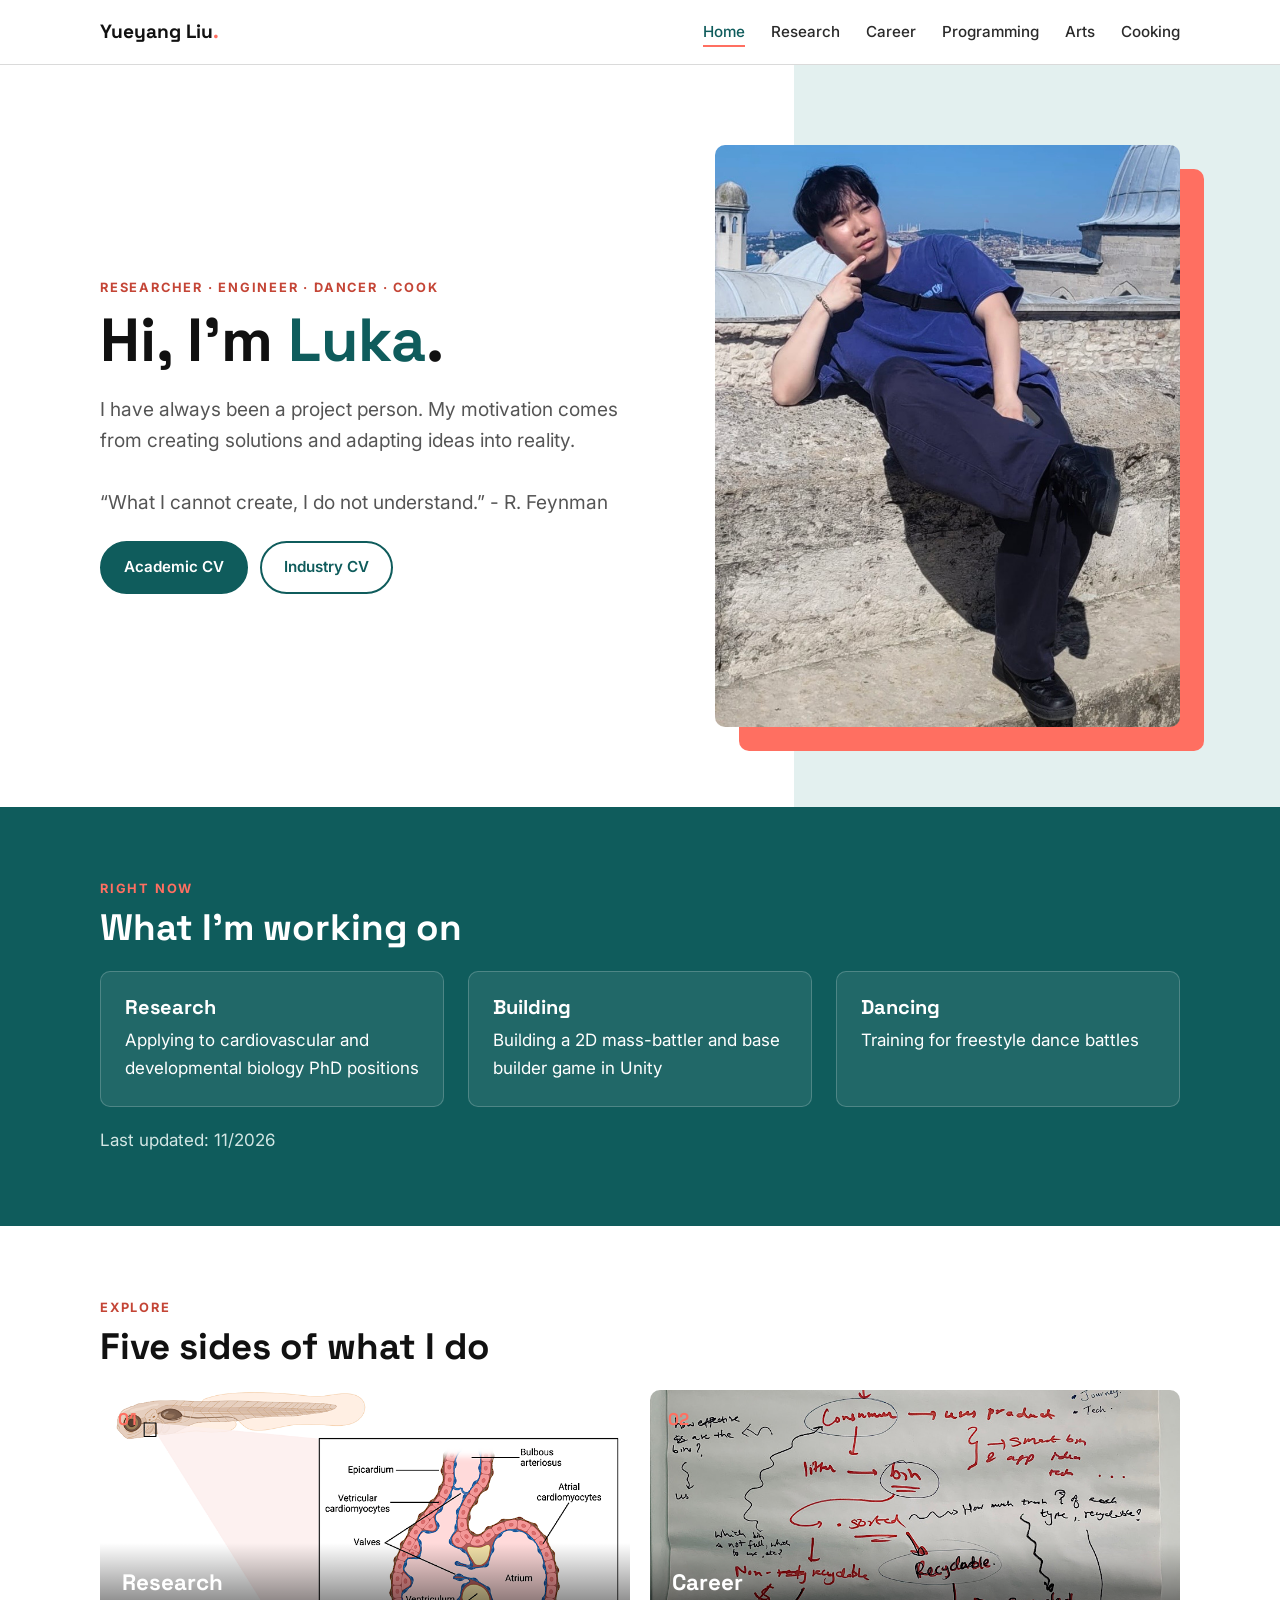
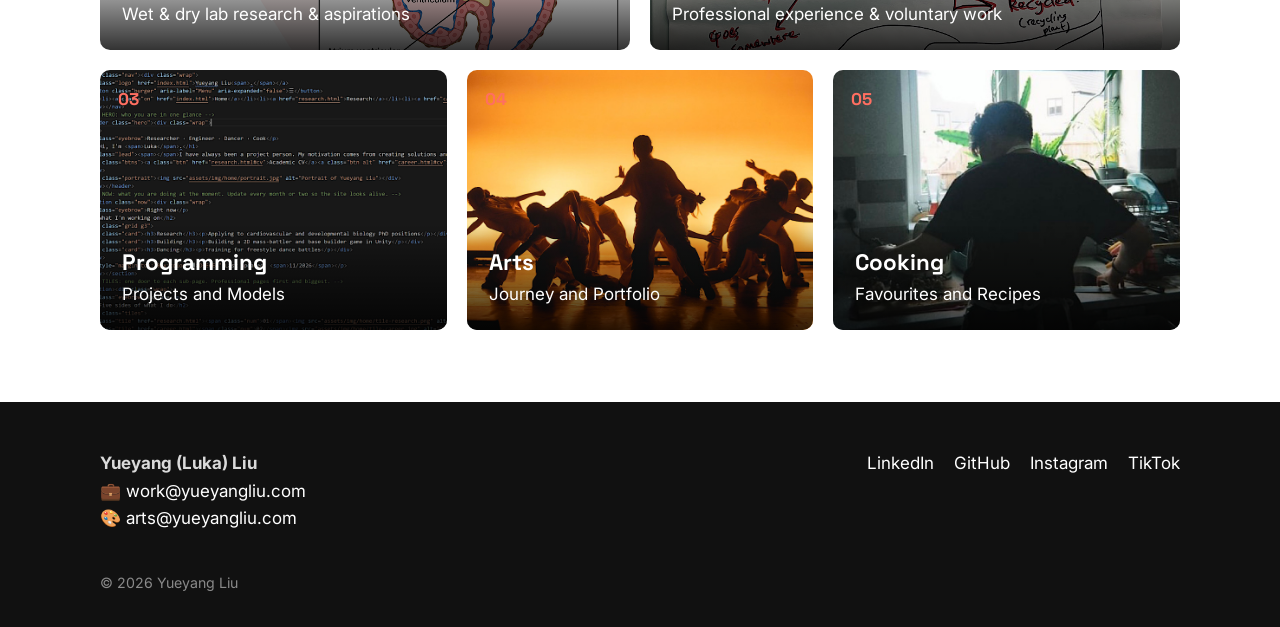
==== index.html @ f2e2b7e1 "Clean start" ====
<!DOCTYPE html>
<html lang="en-GB">
<head>
<meta charset="utf-8">
<meta name="viewport" content="width=device-width,initial-scale=1">
<title>Yueyang (Luka) Liu</title>
<meta name="description" content="Yueyang (Luka) in a nutshell">
<link rel="preconnect" href="https://fonts.googleapis.com"><link rel="preconnect" href="https://fonts.gstatic.com" crossorigin>
<link href="https://fonts.googleapis.com/css2?family=Inter:wght@400;500;600;700&family=Space+Grotesk:wght@500;700&display=swap" rel="stylesheet">
<link rel="stylesheet" href="css/style.css">
</head>
<body class="page-home">
<!-- NAV: the same block is copied on every page. If you add a page, add it to all six. -->
<nav class="nav"><div class="wrap">
<a class="logo" href="index.html">Yueyang Liu<span>.</span></a>
<button class="burger" aria-label="Menu" aria-expanded="false">☰</button>
<ul><li><a class="on" href="index.html">Home</a></li><li><a href="research.html">Research</a></li><li><a href="career.html">Career</a></li><li><a href="programming.html">Programming</a></li><li><a href="arts.html">Arts</a></li><li><a href="cooking.html">Cooking</a></li></ul>
</div></nav>
<!-- HERO: who you are in one glance -->
<header class="hero"><div class="wrap">
<div>
<p class="eyebrow">Researcher · Engineer · Dancer · Cook</p>
<h1>Hi, I'm <span>Luka</span>.</h1>
<p class="lead"><span></span>I have always been a project person. My motivation comes from creating solutions and adapting ideas into reality.<br><br>“What I cannot create, I do not understand.” - R. Feynman</span></p>
<div class="btns"><a class="btn" href="research.html#cv">Academic CV</a><a class="btn alt" href="career.html#cv">Industry CV</a></div>
</div>
<div class="portrait"><img src="assets/img/home/portrait.jpg" alt="Portrait of Yueyang Liu"></div>
</div></header>
<!-- NOW: what you are doing at the moment. Update every month or two so the site looks alive. -->
<section class="now"><div class="wrap">
<p class="eyebrow">Right now</p>
<h2>What I'm working on</h2>
<div class="grid g3">
<div class="card"><h3>Research</h3><p>Applying to cardiovascular and developmental biology PhD positions</p></div>
<div class="card"><h3>Building</h3><p>Building a 2D mass-battler and base builder game in Unity</p></div>
<div class="card"><h3>Dancing</h3><p>Training for freestyle dance battles</p></div>
</div>
<p style="margin-top:20px;color:#D3E6E4">Last updated: <span>11/2026</span></p>
</div></section>
<!-- TILES: one door to each sub-page. Professional pages first and biggest. -->
<section><div class="wrap">
<p class="eyebrow">Explore</p>
<h2>Five sides of what I do</h2>
<div class="tiles">
<a class="tile" href="research.html"><span class="num">01</span><img src="assets/img/home/tile-research.png" alt=""><div class="t"><b>Research</b><span>Wet &amp; dry lab research &amp; aspirations</span></div></a>
<a class="tile" href="career.html"><span class="num">02</span><img src="assets/img/home/tile-career.jpg" alt=""><div class="t"><b>Career</b><span>Professional experience &amp; voluntary work</span></div></a>
<a class="tile" href="programming.html"><span class="num">03</span><img src="assets/img/home/tile-programming.png" alt=""><div class="t"><b>Programming</b><span>Projects and Models</span></div></a>
<a class="tile" href="arts.html"><span class="num">04</span><img src="assets/img/home/tile-dance.jpg" alt=""><div class="t"><b>Arts</b><span>Journey and Portfolio</span></div></a>
<a class="tile" href="cooking.html"><span class="num">05</span><img src="assets/img/home/tile-cooking.jpg" alt=""><div class="t"><b>Cooking</b><span>Favourites and Recipes</span></div></a>
</div>
</div></section>
<footer><div class="wrap">
<div><b>Yueyang (Luka) Liu</b><br><a href="mailto:work@yueyangliu.com">💼 work@yueyangliu.com</a><br><a href="mailto:arts@yueyangliu.com">🎨 arts@yueyangliu.com</a></div>
<ul><li><a href="TODO">LinkedIn</a></li><li><a href="TODO">GitHub</a></li><li><a href="TODO">Instagram</a></li><li><a href="TODO">TikTok</a></li></ul>
<small>© <span class="year"></span> Yueyang Liu</small>
</div></footer>
<script src="js/main.js"></script>
</body>
</html>
---- css/style.css ----
/* ===== COLOURS AND FONTS — change the whole site from here ===== */
:root{--a:#0F5C5C;--a-dark:#0A4040;--a-soft:#E3F0EF;--b:#FF6F61;--b-dark:#C44536;--b-soft:#FFEDEA;--ink:#111111;--g8:#2A2A2A;--g6:#555555;--g4:#8A8A8A;--g2:#DADADA;--g1:#F4F4F4;--white:#FFFFFF;--font:"Inter",system-ui,-apple-system,"Segoe UI",sans-serif;--head:"Space Grotesk","Inter",system-ui,sans-serif;--max:1120px;--r:10px}
/* ===== BASE ===== */
*{box-sizing:border-box;margin:0;padding:0}
html{scroll-behavior:smooth}
body{font-family:var(--font);color:var(--ink);background:var(--white);line-height:1.6;font-size:17px}
img{max-width:100%;display:block}
a{color:var(--a);text-decoration:none}
a:hover{text-decoration:underline}
h1,h2,h3,h4{font-family:var(--head);line-height:1.15;font-weight:700}
h1{font-size:clamp(2.2rem,5vw,3.8rem)}
h2{font-size:clamp(1.6rem,3vw,2.3rem);margin-bottom:.6em}
h3{font-size:1.25rem;margin-bottom:.4em}
p+p{margin-top:.8em}
ul{padding-left:1.2em}
.wrap{max-width:var(--max);margin:0 auto;padding:0 20px}
section{padding:72px 0}
.eyebrow{font-size:.8rem;font-weight:700;letter-spacing:.14em;text-transform:uppercase;color:var(--b-dark);margin-bottom:.6em}
.muted{color:var(--g6)}
.grid{display:grid;gap:24px}
.g2{grid-template-columns:repeat(auto-fit,minmax(300px,1fr))}
.g3{grid-template-columns:repeat(auto-fit,minmax(260px,1fr))}
.g4{grid-template-columns:repeat(auto-fit,minmax(200px,1fr))}
/* Placeholder text: dashed yellow box so you can see what is still to fill. Delete class="ph" once filled. */
.ph{background:var(--b-soft);color:var(--ink)!important;outline:1px dashed var(--b);border-radius:4px;padding:0 4px}
/* ===== NAV ===== */
.nav{position:sticky;top:0;z-index:50;background:rgba(255,255,255,.95);backdrop-filter:blur(6px);border-bottom:1px solid var(--g2)}
.nav .wrap{display:flex;align-items:center;justify-content:space-between;height:64px}
.logo{font-family:var(--head);font-weight:700;font-size:1.2rem;color:var(--ink)}
.logo span{color:var(--b)}
.nav ul{display:flex;gap:26px;list-style:none;padding:0}
.nav ul a{color:var(--g8);font-weight:500;font-size:.95rem}
.nav ul a.on{color:var(--a);border-bottom:2px solid var(--b);padding-bottom:4px}
.burger{display:none;background:none;border:0;font-size:1.6rem;cursor:pointer;color:var(--ink)}
@media(max-width:820px){.burger{display:block}.nav ul{display:none;position:absolute;top:64px;left:0;right:0;flex-direction:column;gap:0;background:var(--white);border-bottom:1px solid var(--g2)}.nav ul.open{display:flex}.nav ul li a{display:block;padding:14px 20px}}
/* ===== BUTTONS, CARDS, CHIPS ===== */
.btn{display:inline-block;padding:12px 22px;border-radius:999px;font-weight:600;font-size:.95rem;border:2px solid var(--a);background:var(--a);color:var(--white)}
.btn:hover{background:var(--a-dark);border-color:var(--a-dark);text-decoration:none}
.btn.alt{background:transparent;color:var(--a)}
.btn.amber{color:var(--ink);background:var(--b);border-color:var(--b);color:var(--ink)}
.btns{display:flex;flex-wrap:wrap;gap:12px;margin-top:24px}
.card{background:var(--white);border:1px solid var(--g2);border-radius:var(--r);padding:24px}
.chips{display:flex;flex-wrap:wrap;gap:10px;list-style:none;padding:0}
.chips li{padding:6px 14px;border-radius:999px;background:var(--a-soft);color:var(--a-dark);font-size:.9rem;font-weight:500}
.tag{display:inline-block;font-size:.75rem;font-weight:700;letter-spacing:.08em;text-transform:uppercase;color:var(--a);margin-bottom:6px}
/* Collapsible notes (used for "other projects", recipes) */
details{border:1px solid var(--g2);border-radius:var(--r);padding:16px 20px;background:var(--white)}
details+details{margin-top:12px}
summary{cursor:pointer;font-weight:600;font-family:var(--head);font-size:1.05rem;list-style:none}
summary::-webkit-details-marker{display:none}
summary::after{content:"+";float:right;color:var(--b-dark);font-size:1.3rem;line-height:1}
details[open] summary::after{content:"–"}
details[open] summary{margin-bottom:12px}
/* ===== FOOTER ===== */
footer{background:var(--ink);color:var(--g2);padding:48px 0 32px}
footer .wrap{display:flex;flex-wrap:wrap;justify-content:space-between;gap:24px}
footer a{color:var(--white)}
footer ul{list-style:none;padding:0;display:flex;gap:20px;flex-wrap:wrap}
footer small{display:block;width:100%;color:var(--g4);margin-top:16px}
/* ===== HOME ===== */
.hero{padding:80px 0;background:linear-gradient(90deg,var(--white) 62%,var(--a-soft) 62%)}
.hero .wrap{display:grid;grid-template-columns:1.2fr 1fr;gap:56px;align-items:center}
.hero h1 span{color:var(--a)}
.hero .lead{font-size:1.2rem;color:var(--g6);margin-top:18px;max-width:34em}
.portrait{position:relative}
.portrait img{border-radius:var(--r);position:relative;z-index:1;aspect-ratio:4/5;object-fit:cover;width:100%}
.portrait::before{content:"";position:absolute;inset:24px -24px -24px 24px;background:var(--b);border-radius:var(--r)}
@media(max-width:820px){.hero{background:var(--white)}.hero .wrap{grid-template-columns:1fr}.portrait{max-width:320px;margin-right:24px}}
.tiles{display:grid;grid-template-columns:repeat(6,1fr);gap:20px}
.tile{grid-column:span 2;position:relative;border-radius:var(--r);overflow:hidden;color:var(--white);min-height:260px;display:flex;align-items:flex-end}
.tile:nth-child(1),.tile:nth-child(2){grid-column:span 3}
.tile img{position:absolute;inset:0;width:100%;height:100%;object-fit:cover;transition:transform .4s}
.tile:hover img{transform:scale(1.05)}
.tile:hover{text-decoration:none}
.tile .t{position:relative;padding:22px;width:100%;background:linear-gradient(transparent,rgba(0,0,0,.8))}
.tile .t b{display:block;font-family:var(--head);font-size:1.4rem}
.tile .num{position:absolute;top:16px;left:18px;z-index:1;font-family:var(--head);font-weight:700;color:var(--b)}
@media(max-width:820px){.tiles{grid-template-columns:1fr}.tile,.tile:nth-child(1),.tile:nth-child(2){grid-column:span 1}}
.now{background:var(--a);color:var(--white)}
.now h2{color:var(--white)}
.now .card{background:rgba(255,255,255,.08);border-color:rgba(255,255,255,.2);color:var(--white)}
.now .eyebrow{color:var(--b)}
/* ===== PAGE HEADER (all sub-pages) ===== */
.phead{padding:72px 0 56px;background:var(--a);color:var(--white)}
.phead h1{color:var(--white)}
.phead p{color:#D3E6E4;max-width:42em;margin-top:14px;font-size:1.1rem}
.phead .eyebrow{color:var(--b)}
/* ===== RESEARCH — clean, two columns, side menu ===== */
.page-research .layout{display:grid;grid-template-columns:220px 1fr;gap:56px;padding:56px 20px}
.side{position:sticky;top:96px;align-self:start}
.side a{display:block;padding:8px 0 8px 14px;border-left:2px solid var(--g2);color:var(--g6);font-size:.95rem}
.side a:hover{border-color:var(--b);color:var(--ink);text-decoration:none}
.page-research .block{padding:0 0 56px;border-bottom:1px solid var(--g2);margin-bottom:56px}
.page-research .block:last-child{border:0}
.degree{display:flex;justify-content:space-between;flex-wrap:wrap;gap:8px;margin-bottom:14px}
.degree .when{color:var(--g6);font-weight:500}
.figure img{border-radius:var(--r);border:1px solid var(--g2);margin-top:20px}
.figure figcaption{font-size:.9rem;color:var(--g6);margin-top:8px}
.facts{display:grid;grid-template-columns:auto 1fr;gap:6px 20px;margin:14px 0;font-size:.95rem}
.facts dt{color:var(--g6)}
@media(max-width:820px){.page-research .layout{grid-template-columns:1fr}.side{display:none}}
/* ===== INDUSTRY — timeline ===== */
.timeline{position:relative;padding-left:32px}
.timeline::before{content:"";position:absolute;left:7px;top:6px;bottom:6px;width:2px;background:var(--g2)}
.titem{position:relative;padding-bottom:36px}
.titem::before{content:"";position:absolute;left:-32px;top:6px;width:16px;height:16px;border-radius:50%;background:var(--white);border:3px solid var(--a)}
.titem .when{font-size:.85rem;font-weight:700;color:var(--b-dark);letter-spacing:.06em;text-transform:uppercase}
.work .card h3{color:var(--a)}
.work .card .icon{width:44px;height:44px;border-radius:10px;background:var(--b-soft);display:grid;place-items:center;font-size:1.3rem;margin-bottom:14px}
.cvband{background:var(--g1);text-align:center}
/* ===== PROGRAMMING — dark header, project showcase ===== */
.page-programming .phead{background:var(--ink)}
.page-programming .phead h1{font-family:"JetBrains Mono",ui-monospace,monospace;font-size:clamp(2rem,4.5vw,3.2rem)}
.page-programming .phead h1::after{content:"_";color:var(--b);animation:blink 1s steps(1) infinite}
@keyframes blink{50%{opacity:0}}
.project{display:grid;grid-template-columns:1.1fr 1fr;gap:48px;align-items:start}
.project img{border-radius:var(--r);border:1px solid var(--g2)}
@media(max-width:820px){.project{grid-template-columns:1fr}}
.bar{margin:14px 0}
.bar .lab{display:flex;justify-content:space-between;font-size:.9rem;font-weight:500}
.bar .track{height:10px;border-radius:999px;background:var(--g1);overflow:hidden;margin-top:6px}
.bar .fill{height:100%;background:var(--a);border-radius:999px}
.bar.total .fill{background:var(--b)}
.twocol{display:grid;grid-template-columns:1fr 1fr;gap:24px}
@media(max-width:820px){.twocol{grid-template-columns:1fr}}
.check li{list-style:none;padding:8px 0 8px 28px;position:relative;border-bottom:1px solid var(--g2)}
.check li::before{content:"→";position:absolute;left:0;color:var(--b-dark);font-weight:700}
.sims figure img{border-radius:var(--r);background:var(--ink);aspect-ratio:1;object-fit:cover;width:100%}
.sims figcaption{margin-top:10px}
.gallery{display:grid;grid-template-columns:repeat(auto-fill,minmax(150px,1fr));gap:14px}
.gallery img{border-radius:8px;aspect-ratio:1;object-fit:cover;width:100%;cursor:zoom-in;image-rendering:pixelated;background:var(--g1)}
.page-programming .alt-bg{background:var(--g1)}
/* ===== DANCE — black stage, amber spotlight, big media ===== */
.page-dance{background:var(--ink);color:var(--g2)}
.page-dance .nav{background:rgba(17,17,17,.92);border-color:#2a2a2a}
.page-dance .logo,.page-dance .nav ul a{color:var(--white)}
.page-dance .nav ul a.on{color:var(--b)}
.page-dance .burger{color:var(--white)}
@media(max-width:820px){.page-dance .nav ul{background:var(--ink);border-color:#2a2a2a}}
.page-dance h1,.page-dance h2,.page-dance h3{color:var(--white);text-transform:uppercase;letter-spacing:.02em}
.stage{position:relative;min-height:78vh;display:flex;align-items:flex-end;overflow:hidden}
.stage img,.stage video{position:absolute;inset:0;width:100%;height:100%;object-fit:cover;opacity:.55}
.stage .wrap{position:relative;padding-bottom:64px;width:100%}
.stage h1{font-size:clamp(2.8rem,8vw,6.5rem);line-height:.95}
.stage h1 span{color:var(--b)}
.stage p{max-width:36em;margin-top:16px;font-size:1.15rem}
.page-dance .eyebrow{color:var(--b)}
.page-dance .card{background:#1B1B1B;border-color:#2E2E2E;color:var(--g2)}
.page-dance .muted{color:var(--g4)}
.page-dance a{color:var(--b)}
.page-dance .chips li{background:#222;color:var(--white);border:1px solid #3a3a3a}
.reels{display:grid;grid-template-columns:repeat(auto-fill,minmax(220px,1fr));gap:18px}
.reel{aspect-ratio:9/16;border-radius:var(--r);overflow:hidden;position:relative;background:#1B1B1B;border:1px solid #2E2E2E;display:flex;align-items:flex-end}
.reel img{position:absolute;inset:0;width:100%;height:100%;object-fit:cover}
.reel .t{position:relative;padding:14px;width:100%;background:linear-gradient(transparent,rgba(0,0,0,.85));color:var(--white);font-weight:600}
.reel .play{position:absolute;top:50%;left:50%;transform:translate(-50%,-50%);width:56px;height:56px;border-radius:50%;background:var(--b);color:var(--ink);display:grid;place-items:center;font-size:1.3rem}
.soon{border:2px dashed #3a3a3a;border-radius:var(--r);padding:40px;text-align:center}
.perf{display:grid;grid-template-columns:repeat(auto-fit,minmax(280px,1fr));gap:24px}
.perf .card img{border-radius:6px;aspect-ratio:3/4;object-fit:cover;width:100%;margin-bottom:16px}
table.results{width:100%;border-collapse:collapse;font-size:.95rem}
.results th,.results td{text-align:left;padding:12px 10px;border-bottom:1px solid #2E2E2E}
.results th{color:var(--b);font-size:.8rem;letter-spacing:.1em;text-transform:uppercase}
.place{font-family:var(--head);font-weight:700;color:var(--b)}
.page-dance footer{border-top:1px solid #2a2a2a}
/* ===== COOKING — menu and recipe book, serif, relaxed ===== */
.page-cooking{background:#FAFAF8}
.page-cooking h1,.page-cooking h2,.page-cooking h3,.page-cooking summary{font-family:"Playfair Display",Georgia,serif}
.page-cooking .phead{background:var(--b);color:var(--ink);text-align:center}
.page-cooking .phead h1{color:var(--ink);font-style:italic}
.page-cooking .phead p{color:var(--g8);margin:14px auto 0}
.page-cooking .phead .eyebrow{color:var(--a-dark)}
.menu{max-width:760px;margin:0 auto;background:var(--white);border:1px solid var(--g2);padding:48px clamp(20px,5vw,64px);box-shadow:0 10px 30px rgba(0,0,0,.06)}
.menu h2{text-align:center;font-style:italic}
.course{margin-top:32px}
.course h3{text-align:center;font-size:.85rem;font-family:var(--font)!important;letter-spacing:.25em;text-transform:uppercase;color:var(--a);margin-bottom:16px}
.dish{display:flex;align-items:baseline;gap:8px;margin:12px 0}
.dish b{font-family:"Playfair Display",Georgia,serif;font-size:1.15rem;font-weight:600}
.dish .dots{flex:1;border-bottom:2px dotted var(--g4);transform:translateY(-4px)}
.menu a.dish{color:inherit;text-decoration:none}
.dish small{display:block;color:var(--g6);font-style:italic;margin-top:-8px;margin-bottom:6px}
.polaroids{display:grid;grid-template-columns:repeat(auto-fill,minmax(220px,1fr));gap:28px}
.polaroid{background:var(--white);padding:12px 12px 18px;box-shadow:0 6px 18px rgba(0,0,0,.1);transform:rotate(-1.5deg);transition:transform .3s}
.polaroid:nth-child(even){transform:rotate(1.5deg)}
.polaroid:hover{transform:rotate(0) scale(1.03)}
.polaroid img{aspect-ratio:1;object-fit:cover;width:100%;cursor:zoom-in}
.polaroid p{text-align:center;font-family:"Caveat","Comic Sans MS",cursive;font-size:1.3rem;margin-top:8px}
.recipe{display:grid;grid-template-columns:1fr 1fr;gap:28px}
.recipe img{border-radius:6px;aspect-ratio:3/2;object-fit:cover;width:100%;grid-column:1/-1}
.recipe .meta{display:flex;gap:18px;font-size:.9rem;color:var(--g6);grid-column:1/-1}
.recipe ol{padding-left:1.3em}
.recipe li{margin-bottom:6px}
@media(max-width:700px){.recipe{grid-template-columns:1fr}}
.notebook{background:var(--white);border:1px solid var(--g2);border-radius:var(--r);padding:28px 32px;background-image:repeating-linear-gradient(transparent,transparent 31px,var(--a-soft) 32px);line-height:32px}
.notebook li{font-family:"Caveat","Comic Sans MS",cursive;font-size:1.35rem}
/* ===== LIGHTBOX (click a gallery image to enlarge) ===== */
.lightbox{position:fixed;inset:0;background:rgba(0,0,0,.9);display:none;place-items:center;z-index:100;cursor:zoom-out;padding:20px}
.lightbox.open{display:grid}
.lightbox img{max-height:90vh;max-width:90vw;border-radius:6px}
.styles{display:grid;grid-template-columns:repeat(3,1fr);gap:14px}
.style{display:block;color:var(--white)}
.style:hover{text-decoration:none}
.style h3{font-size:1rem;margin-bottom:8px}
.style:hover h3{color:var(--b)}
.style img,.style video{width:100%;aspect-ratio:3/4;object-fit:cover;border-radius:var(--r);border:1px solid #2E2E2E;background:#1B1B1B;transition:transform .3s,border-color .3s}
.style:hover img,.style:hover video{transform:translateY(-4px);border-color:var(--b)}
.music{display:grid;grid-template-columns:repeat(4,1fr);gap:18px}
.track{display:block;color:var(--white);min-width:0}
.track:hover{text-decoration:none}
.track h3{font-size:1rem;margin-bottom:8px;white-space:nowrap;overflow:hidden;text-overflow:ellipsis}
.track:hover h3{color:var(--b)}
.track img{width:100%;aspect-ratio:1;object-fit:cover;border-radius:6px;border:1px solid #2E2E2E;background:#1B1B1B;transition:transform .3s,border-color .3s}
.track:hover img{transform:translateY(-4px);border-color:var(--b)}
@media(max-width:600px){.music{grid-template-columns:repeat(2,1fr)}}
.jump{position:sticky;top:64px;z-index:40;background:var(--a);border-bottom:1px solid var(--a-dark)}
.jump .wrap{display:flex;gap:10px;padding-top:10px;padding-bottom:10px;overflow-x:auto}
.jump a{padding:6px 16px;border-radius:999px;border:1px solid rgba(255,255,255,.35);color:var(--white);font-weight:600;font-size:.9rem;white-space:nowrap}
.jump a:hover,.jump a.on{background:var(--b);border-color:var(--b);color:var(--ink);text-decoration:none}
[id]{scroll-margin-top:120px}
.slides{display:flex;gap:16px;overflow-x:auto;scroll-snap-type:x mandatory;scroll-behavior:smooth;scrollbar-width:thin}
.slides>figure{flex:0 0 100%;scroll-snap-align:start}
.slides img{width:100%;aspect-ratio:12/7;object-fit:contain;background:var(--g1);cursor:zoom-in}
.slider-nav{display:flex;align-items:center;justify-content:center;gap:16px;margin-top:10px}
.slider-nav button{width:36px;height:36px;border-radius:50%;border:2px solid var(--a);background:var(--white);color:var(--a);font-size:1.2rem;line-height:1;cursor:pointer}
.slider-nav button:disabled{opacity:.3;cursor:default}
.slider-count{font-size:.9rem;color:var(--g6);min-width:3.5em;text-align:center}
.slides img{background:#fff}
.lightbox img{background:#fff;padding:12px}
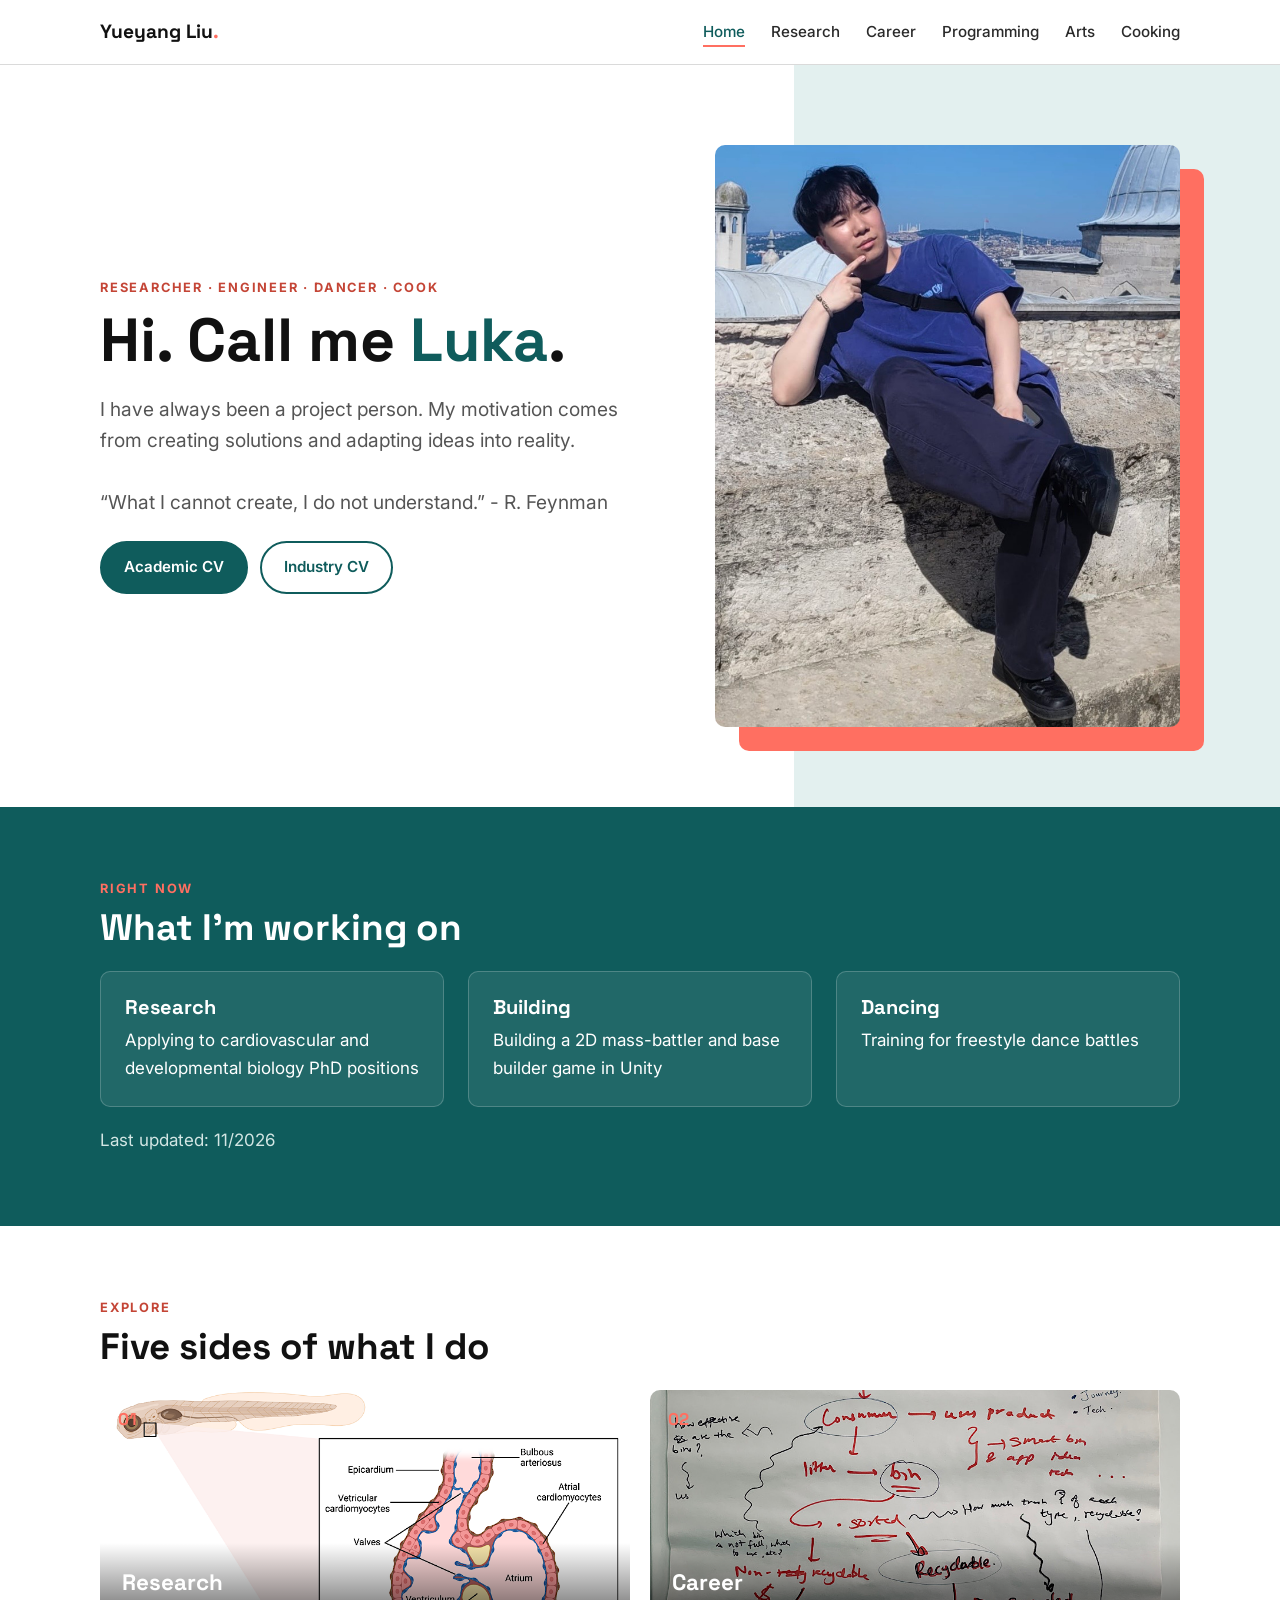
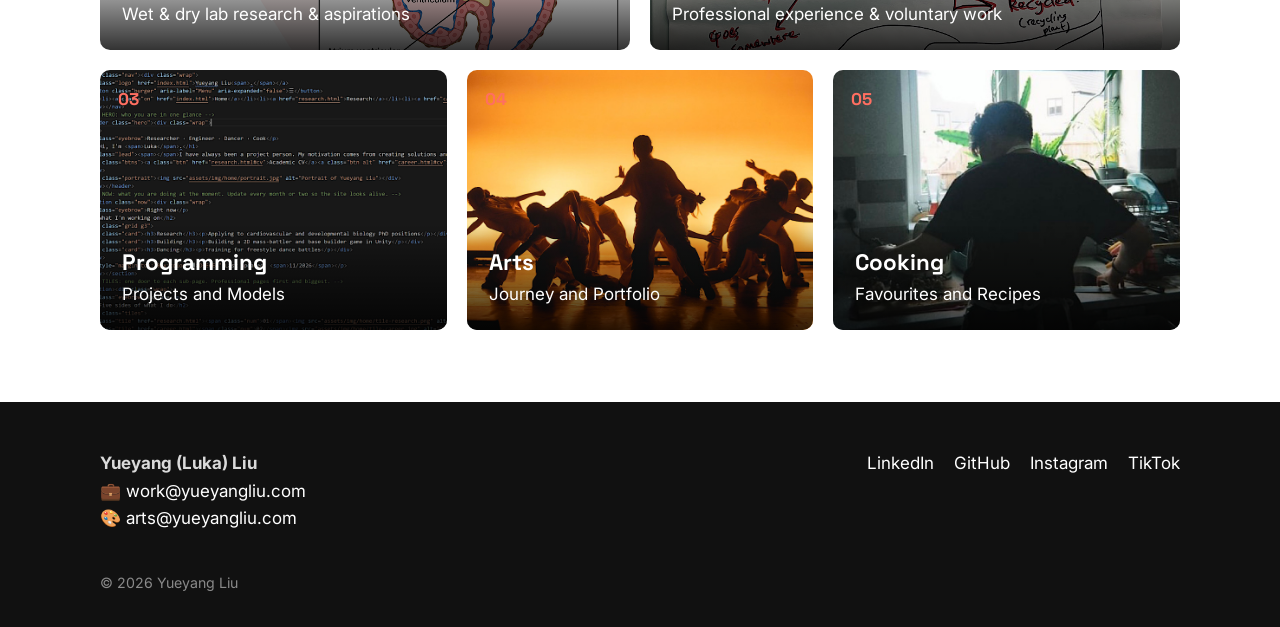
==== commit 74608a37: "small change for consistency. Im luka to call me luka" ====
--- a/index.html
+++ b/index.html
@@ -20,7 +20,7 @@
 <header class="hero"><div class="wrap">
 <div>
 <p class="eyebrow">Researcher · Engineer · Dancer · Cook</p>
-<h1>Hi, I'm <span>Luka</span>.</h1>
+<h1>Hi. Call me <span>Luka</span>.</h1>
 <p class="lead"><span></span>I have always been a project person. My motivation comes from creating solutions and adapting ideas into reality.<br><br>“What I cannot create, I do not understand.” - R. Feynman</span></p>
 <div class="btns"><a class="btn" href="research.html#cv">Academic CV</a><a class="btn alt" href="career.html#cv">Industry CV</a></div>
 </div>
@@ -42,16 +42,16 @@
 <p class="eyebrow">Explore</p>
 <h2>Five sides of what I do</h2>
 <div class="tiles">
-<a class="tile" href="research.html"><span class="num">01</span><img src="assets/img/home/tile-research.png" alt=""><div class="t"><b>Research</b><span>Wet &amp; dry lab research &amp; aspirations</span></div></a>
-<a class="tile" href="career.html"><span class="num">02</span><img src="assets/img/home/tile-career.jpg" alt=""><div class="t"><b>Career</b><span>Professional experience &amp; voluntary work</span></div></a>
-<a class="tile" href="programming.html"><span class="num">03</span><img src="assets/img/home/tile-programming.png" alt=""><div class="t"><b>Programming</b><span>Projects and Models</span></div></a>
-<a class="tile" href="arts.html"><span class="num">04</span><img src="assets/img/home/tile-dance.jpg" alt=""><div class="t"><b>Arts</b><span>Journey and Portfolio</span></div></a>
-<a class="tile" href="cooking.html"><span class="num">05</span><img src="assets/img/home/tile-cooking.jpg" alt=""><div class="t"><b>Cooking</b><span>Favourites and Recipes</span></div></a>
+<a class="tile" href="research.html"><span class="num">01</span><img src="assets/img/home/tile-research.png" alt="Wet &amp; dry lab research &amp; aspirations"><div class="t"><b>Research</b><span>Wet &amp; dry lab research &amp; aspirations</span></div></a>
+<a class="tile" href="career.html"><span class="num">02</span><img src="assets/img/home/tile-career.jpg" alt="Professional experience &amp; voluntary work"><div class="t"><b>Career</b><span>Professional experience &amp; voluntary work</span></div></a>
+<a class="tile" href="programming.html"><span class="num">03</span><img src="assets/img/home/tile-programming.png" alt="Projects and Models"><div class="t"><b>Programming</b><span>Projects and Models</span></div></a>
+<a class="tile" href="arts.html"><span class="num">04</span><img src="assets/img/home/tile-dance.jpg" alt="Journey and Portfolio"><div class="t"><b>Arts</b><span>Journey and Portfolio</span></div></a>
+<a class="tile" href="cooking.html"><span class="num">05</span><img src="assets/img/home/tile-cooking.jpg" alt="Favourites and Recipes"><div class="t"><b>Cooking</b><span>Favourites and Recipes</span></div></a>
 </div>
 </div></section>
 <footer><div class="wrap">
 <div><b>Yueyang (Luka) Liu</b><br><a href="mailto:work@yueyangliu.com">💼 work@yueyangliu.com</a><br><a href="mailto:arts@yueyangliu.com">🎨 arts@yueyangliu.com</a></div>
-<ul><li><a href="TODO">LinkedIn</a></li><li><a href="TODO">GitHub</a></li><li><a href="TODO">Instagram</a></li><li><a href="TODO">TikTok</a></li></ul>
+<ul><li><a href="https://www.linkedin.com/in/yueyang-liu/">LinkedIn</a></li><li><a href="https://github.com/HackYou-Yang17">GitHub</a></li><li><a href="https://www.instagram.com/lukay_lyy/">Instagram</a></li><li><a href="arts.html#tiktok">TikTok</a></li></ul>
 <small>© <span class="year"></span> Yueyang Liu</small>
 </div></footer>
 <script src="js/main.js"></script>
--- a/css/style.css
+++ b/css/style.css
@@ -224,4 +224,13 @@
 .slider-nav button:disabled{opacity:.3;cursor:default}
 .slider-count{font-size:.9rem;color:var(--g6);min-width:3.5em;text-align:center}
 .slides img{background:#fff}
-.lightbox img{background:#fff;padding:12px}+.lightbox img{background:#fff;padding:12px}
+details.titem{border:0;border-radius:0;padding:0 0 28px;background:none}
+details.titem+details.titem{margin-top:0}
+details.titem summary{font-weight:inherit;font-family:inherit;font-size:inherit}
+details.titem summary::after{content:"+ details";float:none;display:inline-block;margin-top:4px;font-family:var(--font);font-size:.85rem;font-weight:600;color:var(--a)}
+details.titem[open] summary::after{content:"– hide"}
+details.titem summary:hover h3{color:var(--a)}
+details.titem[open] summary{margin-bottom:8px}
+details.titem>p{color:var(--g6);margin-top:6px}
+.page-research main{min-width:0}
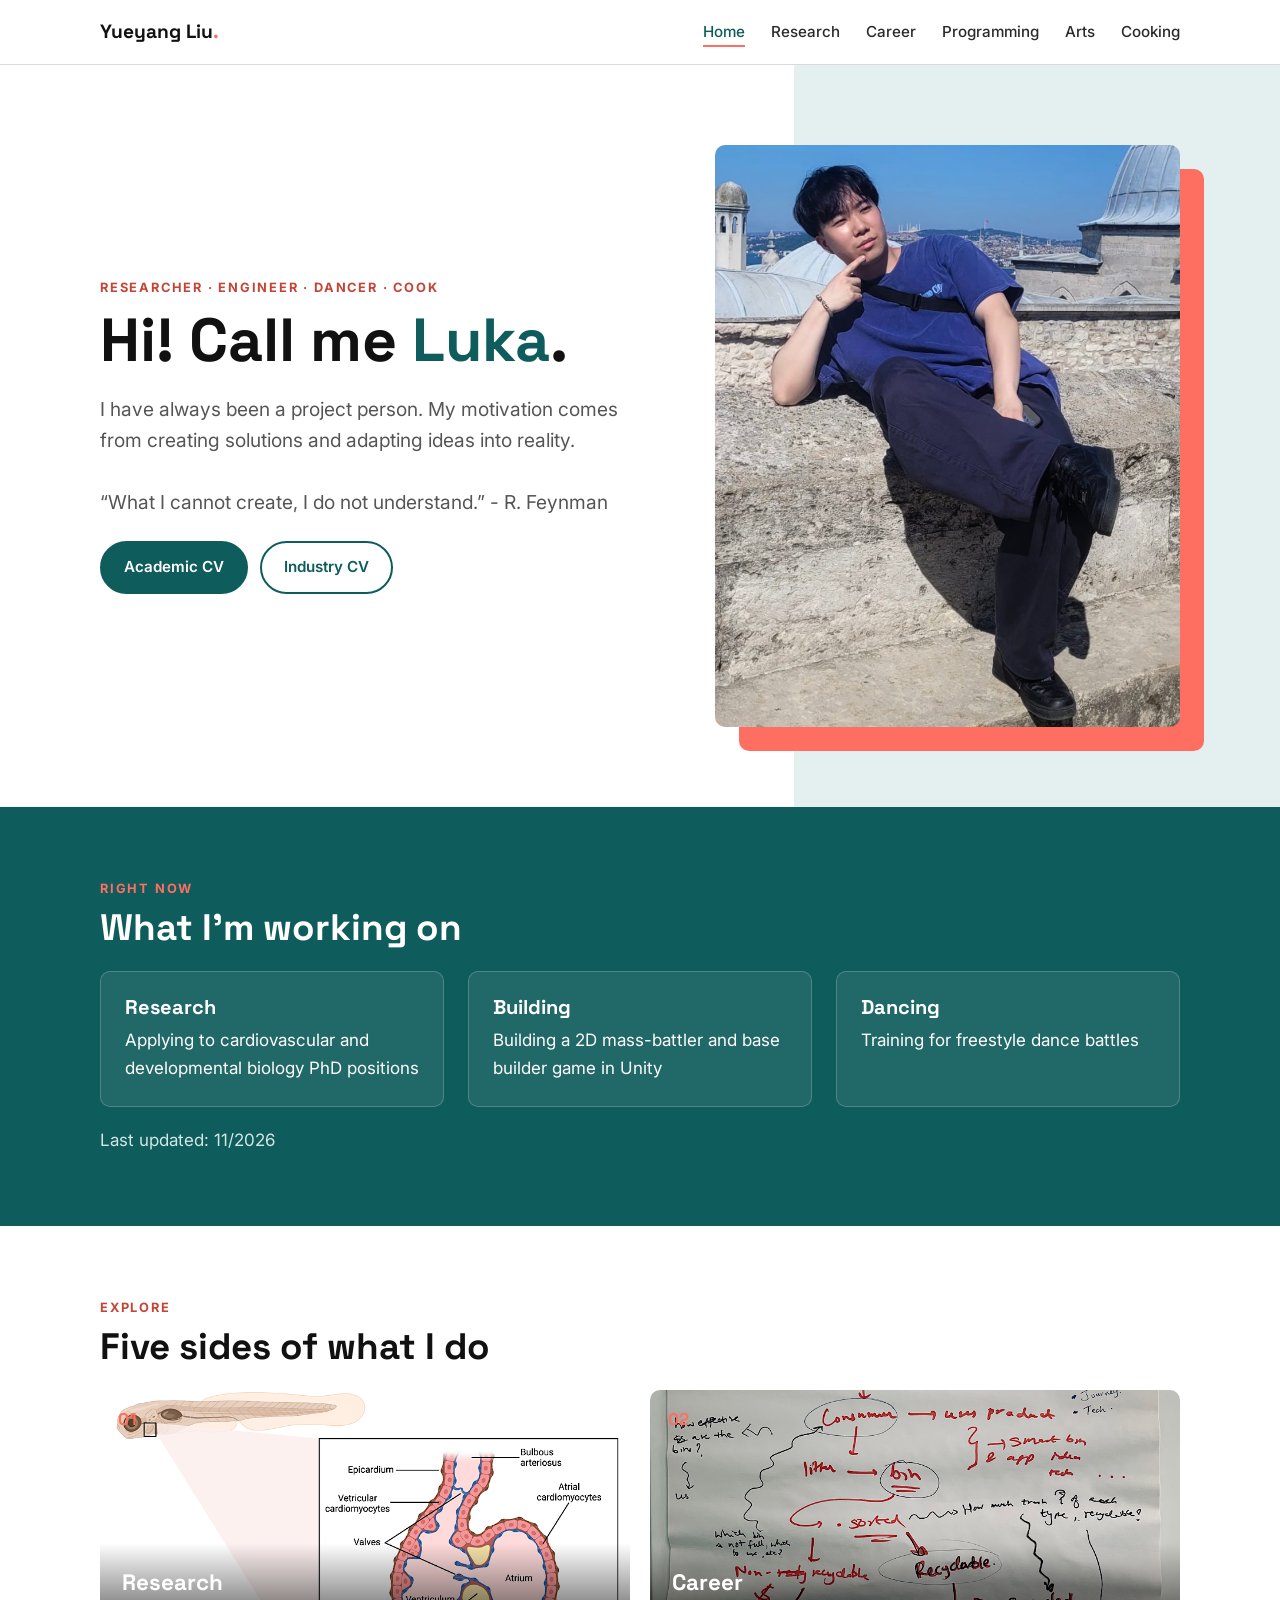
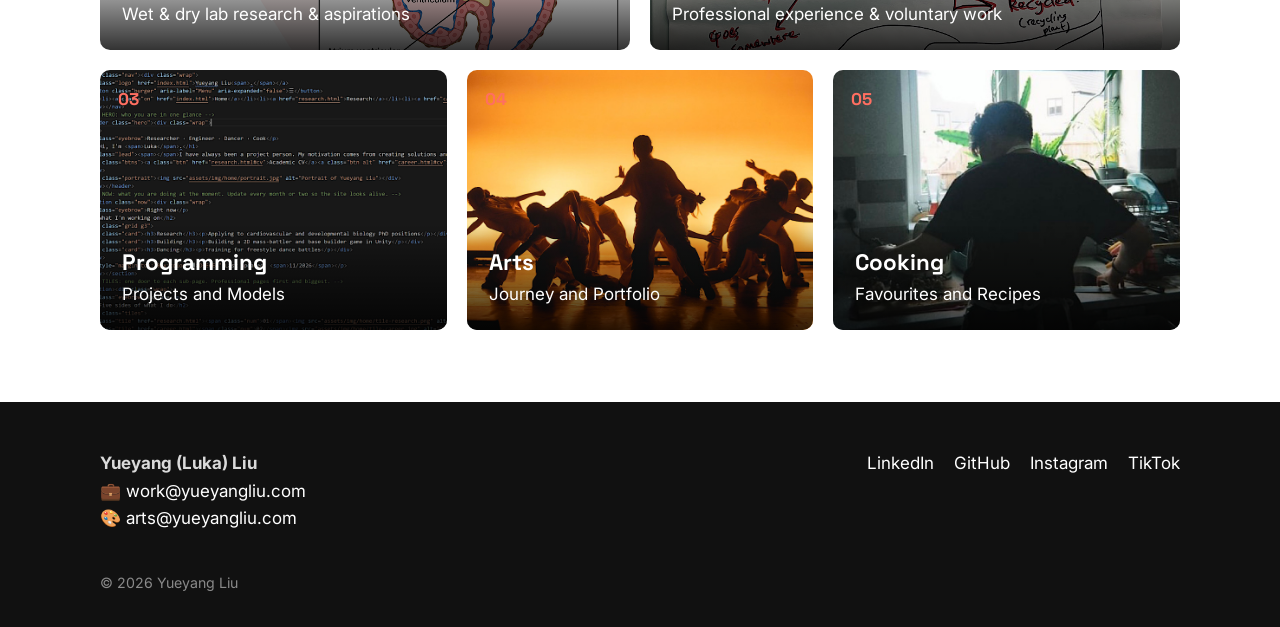
==== commit 153a8ea7: "another tiny change" ====
--- a/index.html
+++ b/index.html
@@ -20,7 +20,7 @@
 <header class="hero"><div class="wrap">
 <div>
 <p class="eyebrow">Researcher · Engineer · Dancer · Cook</p>
-<h1>Hi. Call me <span>Luka</span>.</h1>
+<h1>Hi! Call me <span>Luka</span>.</h1>
 <p class="lead"><span></span>I have always been a project person. My motivation comes from creating solutions and adapting ideas into reality.<br><br>“What I cannot create, I do not understand.” - R. Feynman</span></p>
 <div class="btns"><a class="btn" href="research.html#cv">Academic CV</a><a class="btn alt" href="career.html#cv">Industry CV</a></div>
 </div>
